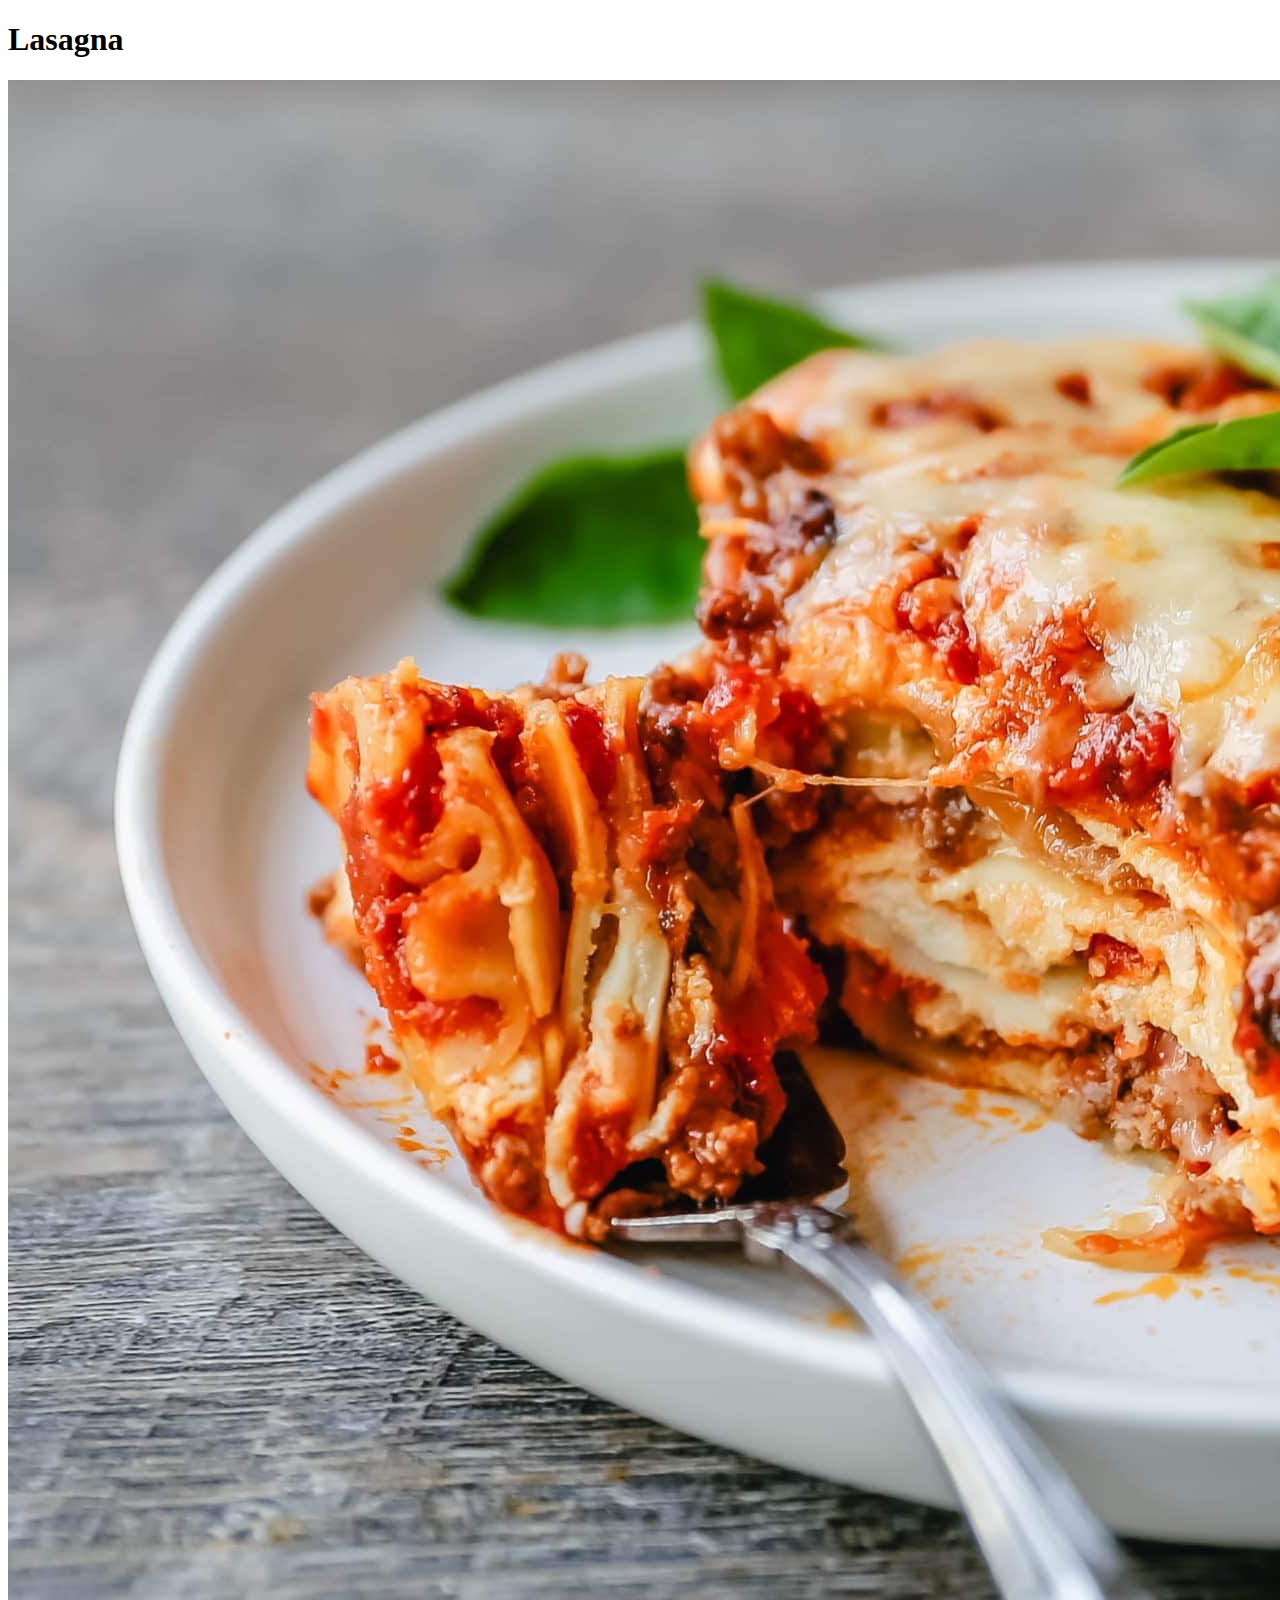
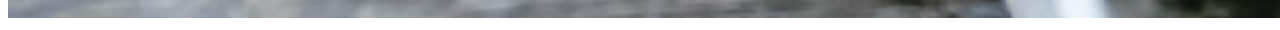
==== recipes/lasagna.html @ fe609c8a "Comitted everything at once" ====
<!DOCTYPE html>
<hrml lang="eng">
<head>
    <meata charset="'utf-8">
    <title>
        Odin Recipe
    </title>
    <body>
        <h1>Lasagna</h1>
        <img src="../images/lasagna.jpg" alt="Image of lasagna">
    </body>
</head>
</hrml>
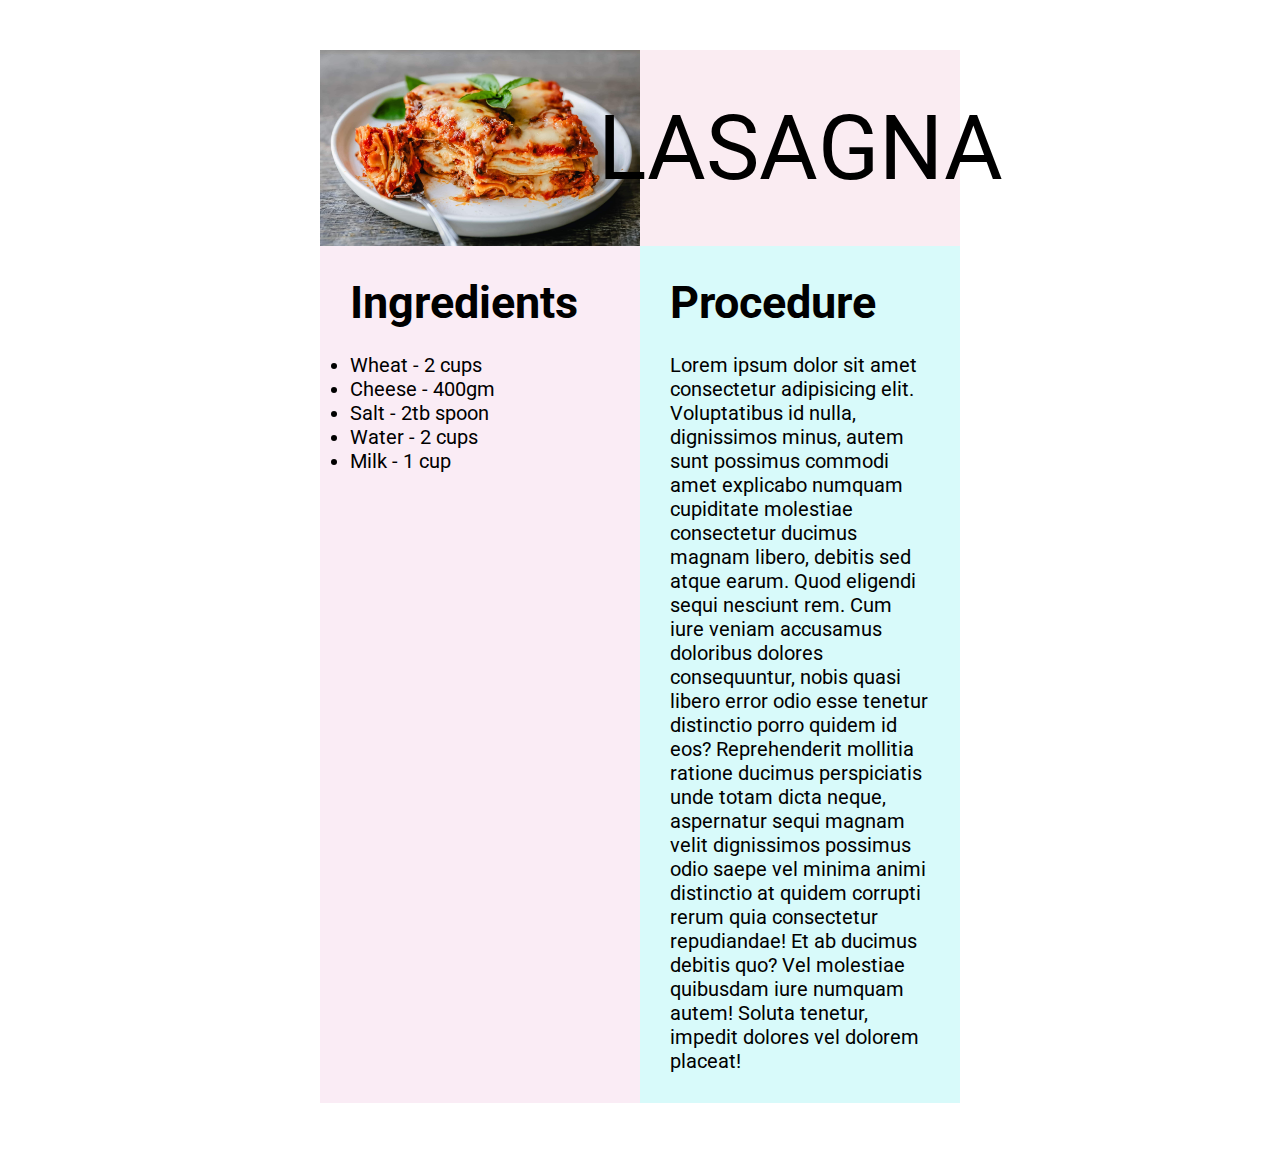
==== commit 5edd05f0: "designed the layout and added css" ====
--- a/recipes/lasagna.html
+++ b/recipes/lasagna.html
@@ -3,11 +3,41 @@
 <head>
     <meata charset="'utf-8">
     <title>
-        Odin Recipe
+        Lasagna Recipe 
     </title>
+    <link rel="stylesheet" href="../style.css">
+    <link rel="preconnect" href="https://fonts.googleapis.com">
+    <link rel="preconnect" href="https://fonts.gstatic.com" crossorigin>
+    <link href="https://fonts.googleapis.com/css2?family=Italiana&family=Italianno&family=Roboto&display=swap" rel="stylesheet">
+</head>
     <body>
-        <h1>Lasagna</h1>
-        <img src="../images/lasagna.jpg" alt="Image of lasagna">
+        <div class="recipe-card">
+            <div class="recipe-header">
+                <div class="header-img">
+                    <img src="/images/lasagna.jpg" alt="">
+                </div>
+                <div class="header-text" style="background-color: rgb(250, 236, 242);">
+                    lasagna
+                </div>
+            </div>
+            <div class="recipe-content">
+                <div class="ingredients" style="background-color: rgb(250, 236, 245);">
+                    <h3 style="font-size: 45px;"> Ingredients </h3> <br>
+                    <ul class="ingredient-list">
+                        <li>Wheat - 2 cups</li>
+                        <li>Cheese - 400gm</li>
+                        <li>Salt - 2tb spoon</li>
+                        <li>Water - 2 cups</li>
+                        <li>Milk - 1 cup</li>
+                    </ul>
+                </div>
+                <div class="procedure" style="background-color: rgb(216, 250, 250);">
+                    <h3 style="font-size: 45px;"> Procedure </h3> <br>
+                    <p> Lorem ipsum dolor sit amet consectetur adipisicing elit. Voluptatibus id nulla, dignissimos minus, autem sunt possimus commodi amet explicabo numquam cupiditate molestiae consectetur ducimus magnam libero, debitis sed atque earum. Quod eligendi sequi nesciunt rem. Cum iure veniam accusamus doloribus dolores consequuntur, nobis quasi libero error odio esse tenetur distinctio porro quidem id eos? Reprehenderit mollitia ratione ducimus perspiciatis unde totam dicta neque, aspernatur sequi magnam velit dignissimos possimus odio saepe vel minima animi distinctio at quidem corrupti rerum quia consectetur repudiandae! Et ab ducimus debitis quo? Vel molestiae quibusdam iure numquam autem! Soluta tenetur, impedit dolores vel dolorem placeat!</p>
+                </div>
+            </div>
+        </div>
+
     </body>
-</head>
+
 </hrml>--- a/style.css
+++ b/style.css
@@ -0,0 +1,145 @@
+*{
+    padding: 0;
+    margin: 0;
+    font-family: 'Roboto', sans-serif;
+}
+
+.nav-bar{
+    text-align: center;
+    font-size: 32px;
+    padding: 10px;
+}
+
+.main-banner{
+    height: 65vh;
+    display: flex;
+    flex-direction: column;
+    justify-content: center;
+    background: url("/images/banner.jpg");
+    background-repeat: no-repeat;
+    background-size: cover;
+    background-position: bottom;
+}
+
+.main-banner h3{
+    color: rgb(233, 55, 55);
+    font-size: 75px;
+    margin-left: 100px;
+
+}
+
+.dish-overview{
+    height: 500px;
+    margin: 100px 100px;
+    display: flex;
+    justify-content: space-between;
+}
+
+.overview{
+    width: 49%;
+}
+
+.overview-img img{
+    object-fit: cover;
+    width: 100%;
+    height: 100%;
+}
+
+.overview-txt{
+    padding: 50px;
+    font-size: 20px;
+    color: rgb(102, 155, 102);
+    display: flex;
+    flex-direction: column;
+}
+
+.overview-txt h3{
+    margin: 15px 0px;
+    font-size: 52px;
+    color: rgb(233, 55, 55);
+    font-family: 'Italianno', cursive;
+}
+
+.banner-btn, .recipe-btn{
+    height: 50px;
+    width: 150px;
+    font-size: 20px;
+    border-radius: 15px;
+    margin: 20px 0px;
+}
+
+.recipe-btn{
+    background-color: rgb(230, 58, 58);
+    color: white;
+    border: 2px solid white;
+    transition: 0.3s;
+}
+
+.recipe-btn:hover{
+        background-color: white;
+        color: rgb(230, 58, 58);
+        border: 2px solid rgb(230, 58, 58);
+}
+
+.banner-btn {
+    background-color: white;
+    color: rgb(230, 58, 58);
+    border: 2px solid rgb(230, 58, 58);
+    margin-left: 100px;
+    transition: 0.3s;
+}
+
+.banner-btn:hover{
+    background-color: rgb(230, 58, 58);
+    color: white;
+    border: 2px solid white;
+}
+
+footer{
+    color: rgb(230, 58, 58);
+    background-color: white;
+    text-align: center;
+    font-size: 20px;
+    border-top: 1px solid rgb(230, 58, 58);
+    padding: 20px;
+}
+
+.recipe-card{
+    margin: 50px auto;
+    width: 50%;
+    display: flex;
+    flex-direction: column;
+}
+
+.recipe-header{
+    height: 30%;
+    display: flex;
+}
+
+.recipe-content{
+    display: flex;
+    font-size: 20px;
+}
+
+.header-img, .header-text, .ingredients, .procedure{
+    width: 50%;
+}
+
+.ingredients, .procedure{
+    padding: 30px;
+}
+
+.header-img img{
+    object-fit: cover;
+    width: 100%;
+    height: 100%;
+}
+
+.header-text{
+    color: black;
+    text-transform: uppercase;
+    font-size: 90px;
+    display: flex;
+    align-items: center;
+    justify-content: center;
+}
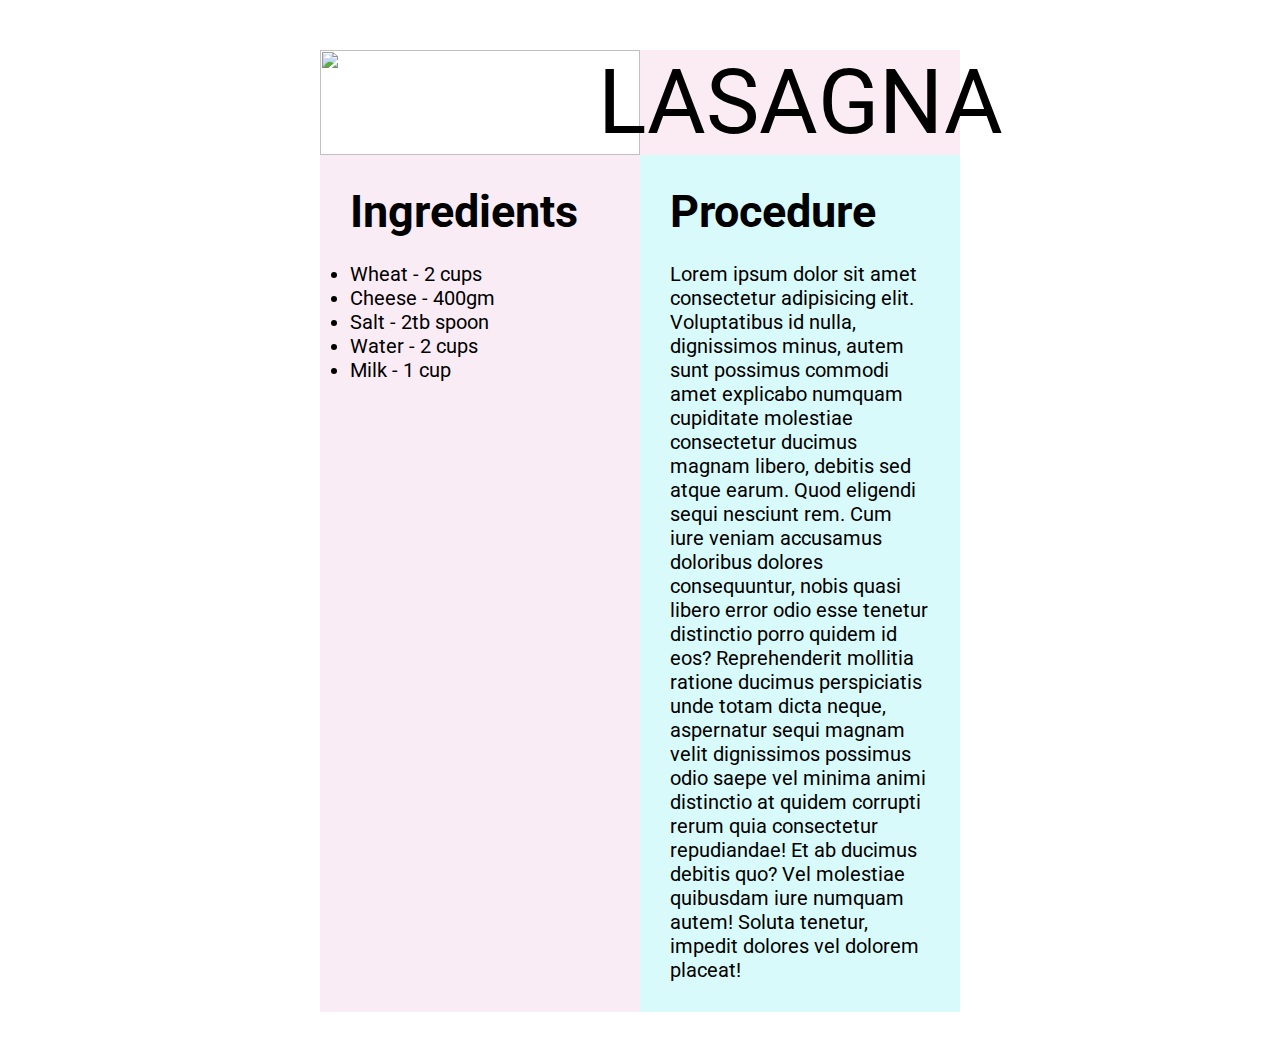
==== commit b44154c3: "fixed image src adding a . to point to the parent directory" ====
--- a/recipes/lasagna.html
+++ b/recipes/lasagna.html
@@ -14,7 +14,7 @@
         <div class="recipe-card">
             <div class="recipe-header">
                 <div class="header-img">
-                    <img src="/images/lasagna.jpg" alt="">
+                    <img src="./images/lasagna.jpg" alt="">
                 </div>
                 <div class="header-text" style="background-color: rgb(250, 236, 242);">
                     lasagna
--- a/style.css
+++ b/style.css
@@ -15,7 +15,7 @@
     display: flex;
     flex-direction: column;
     justify-content: center;
-    background: url("/images/banner.jpg");
+    background: url("./images/banner.jpg");
     background-repeat: no-repeat;
     background-size: cover;
     background-position: bottom;
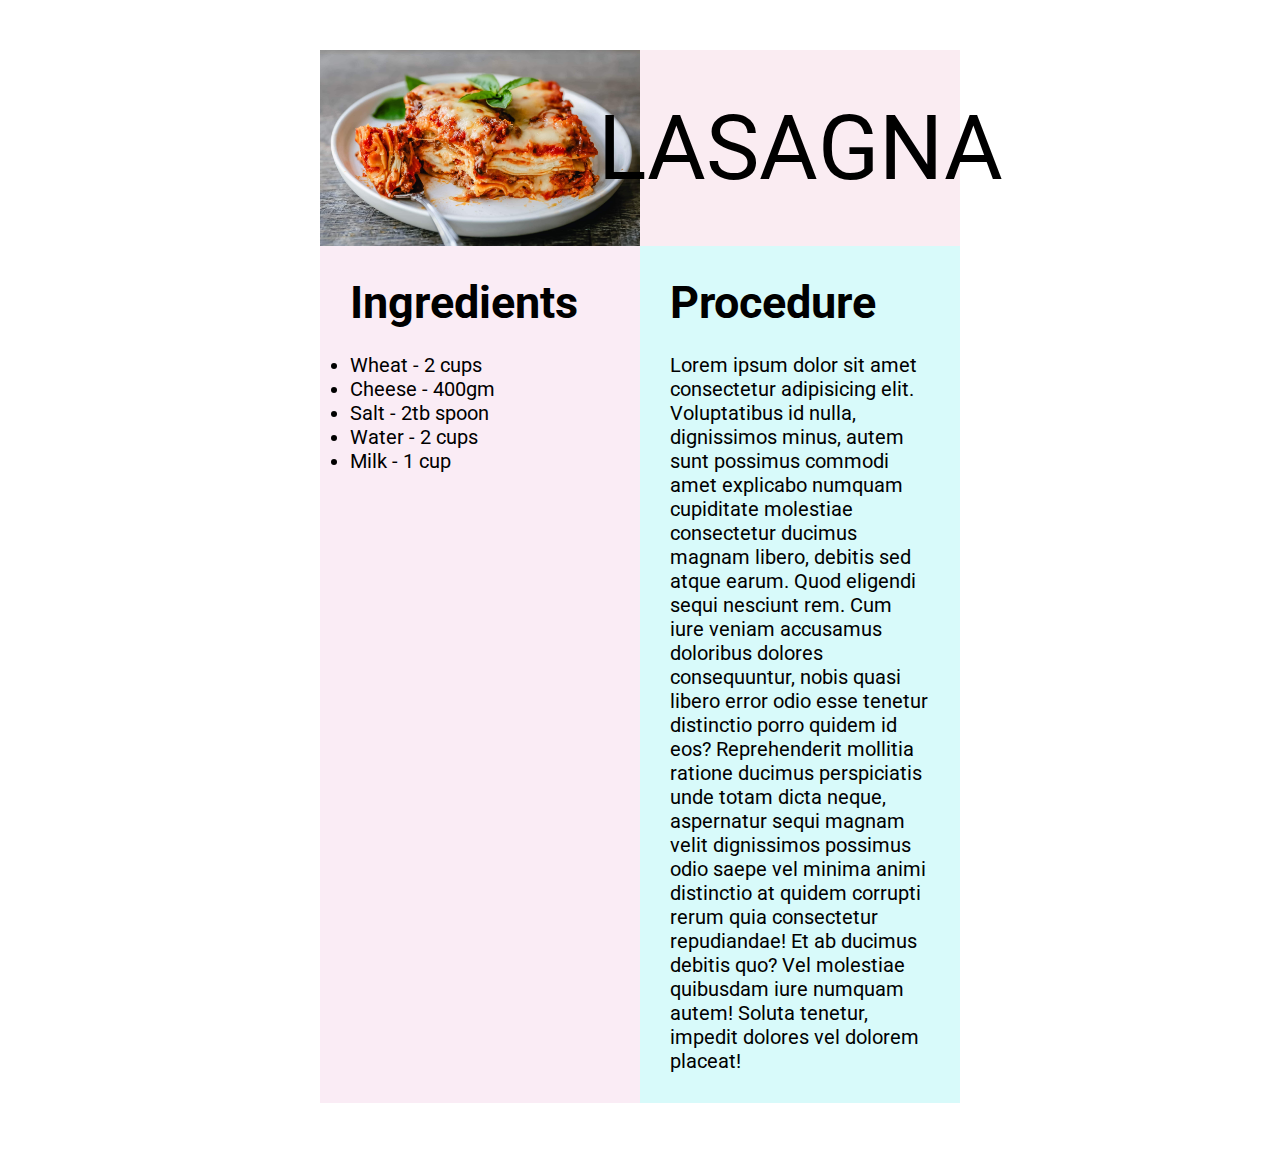
==== commit b580e558: "Update lasagna.html" ====
--- a/recipes/lasagna.html
+++ b/recipes/lasagna.html
@@ -14,7 +14,7 @@
         <div class="recipe-card">
             <div class="recipe-header">
                 <div class="header-img">
-                    <img src="./images/lasagna.jpg" alt="">
+                    <img src="../images/lasagna.jpg" alt="">
                 </div>
                 <div class="header-text" style="background-color: rgb(250, 236, 242);">
                     lasagna
@@ -40,4 +40,4 @@
 
     </body>
 
-</hrml>+</hrml>
